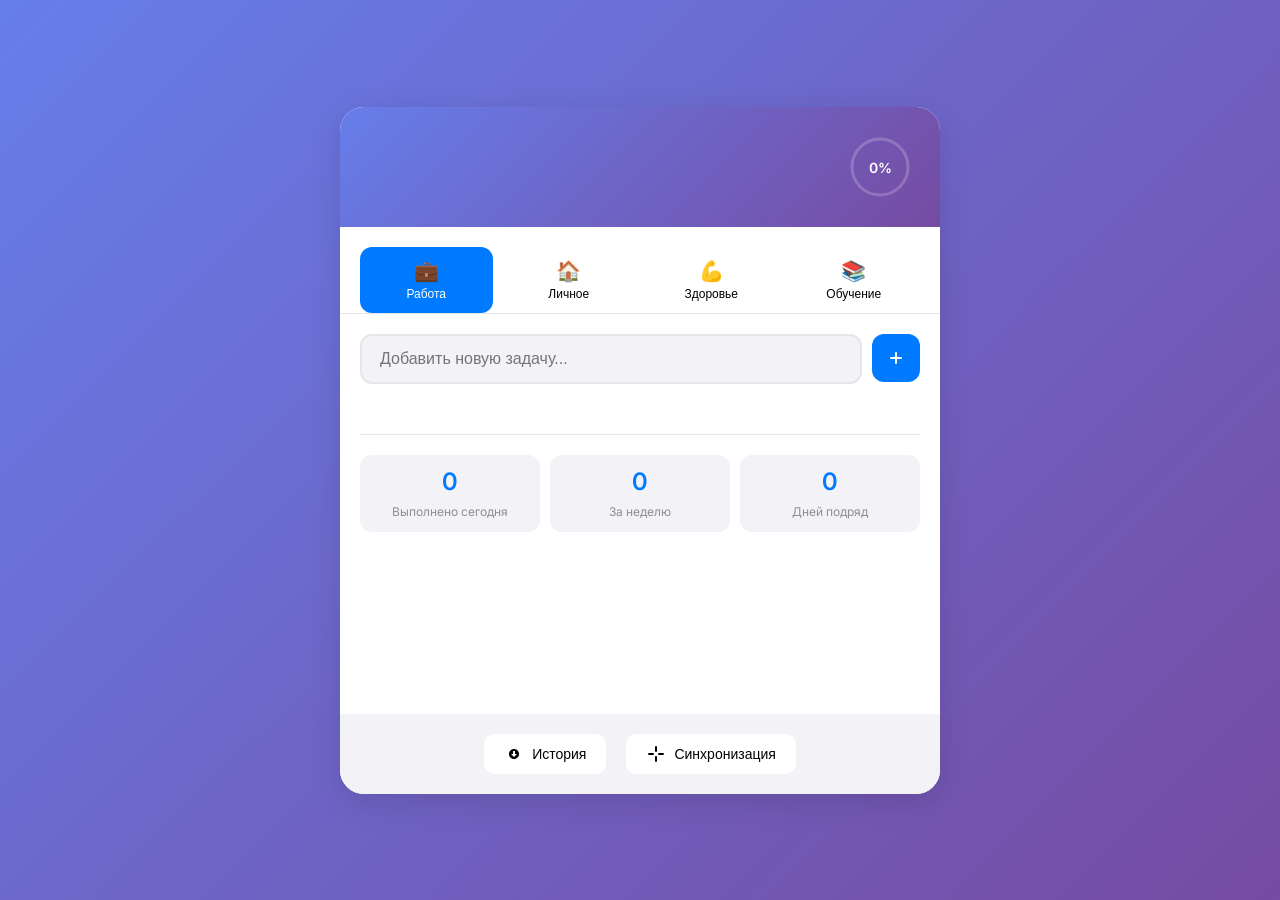
==== index.html @ 7ec2c3a1 "Add files via upload" ====
<!DOCTYPE html>
<html lang="ru">
<head>
    <meta charset="UTF-8">
    <meta name="viewport" content="width=device-width, initial-scale=1.0">
    <title>Daily Focus - Минималистичный трекер задач</title>
    <link rel="stylesheet" href="styles.css">
    <link rel="preconnect" href="https://fonts.googleapis.com">
    <link rel="preconnect" href="https://fonts.gstatic.com" crossorigin>
    <link href="https://fonts.googleapis.com/css2?family=Inter:wght@300;400;500;600&display=swap" rel="stylesheet">
</head>
<body>
    <div class="container">
        <header class="header">
            <div class="date-display">
                <h1 id="currentDate"></h1>
                <p id="greeting"></p>
            </div>
            <div class="progress-ring">
                <svg width="60" height="60">
                    <circle class="progress-ring-bg" cx="30" cy="30" r="28"></circle>
                    <circle class="progress-ring-fill" cx="30" cy="30" r="28"></circle>
                </svg>
                <span class="progress-percentage">0%</span>
            </div>
        </header>

        <nav class="category-tabs">
            <button class="tab-button active" data-category="work">
                <span class="tab-icon">💼</span>
                <span class="tab-label">Работа</span>
            </button>
            <button class="tab-button" data-category="personal">
                <span class="tab-icon">🏠</span>
                <span class="tab-label">Личное</span>
            </button>
            <button class="tab-button" data-category="health">
                <span class="tab-icon">💪</span>
                <span class="tab-label">Здоровье</span>
            </button>
            <button class="tab-button" data-category="learning">
                <span class="tab-icon">📚</span>
                <span class="tab-label">Обучение</span>
            </button>
        </nav>

        <main class="main-content">
            <div class="task-input-container">
                <input type="text" id="taskInput" placeholder="Добавить новую задачу..." class="task-input">
                <button id="addTaskBtn" class="add-button">
                    <svg width="20" height="20" viewBox="0 0 20 20">
                        <path d="M10 5v10M5 10h10" stroke="currentColor" stroke-width="2" stroke-linecap="round"/>
                    </svg>
                </button>
            </div>

            <div class="tasks-container">
                <div id="tasksList" class="tasks-list"></div>
            </div>

            <div class="stats-container">
                <div class="stat-card">
                    <span class="stat-value" id="todayCompleted">0</span>
                    <span class="stat-label">Выполнено сегодня</span>
                </div>
                <div class="stat-card">
                    <span class="stat-value" id="weekCompleted">0</span>
                    <span class="stat-label">За неделю</span>
                </div>
                <div class="stat-card">
                    <span class="stat-value" id="streak">0</span>
                    <span class="stat-label">Дней подряд</span>
                </div>
            </div>
        </main>

        <footer class="footer">
            <button id="historyBtn" class="footer-button">
                <svg width="20" height="20" viewBox="0 0 20 20">
                    <path d="M10 5C7.24 5 5 7.24 5 10s2.24 5 5 5 5-2.24 5-5-2.24-5-5-5zm0 8l-3-3h2V7h2v3h2l-3 3z" fill="currentColor"/>
                </svg>
                История
            </button>
            <button id="syncBtn" class="footer-button">
                <svg width="20" height="20" viewBox="0 0 20 20" class="sync-icon">
                    <path d="M10 3v4M10 13v4M7 10H3M13 10h4" stroke="currentColor" stroke-width="2" stroke-linecap="round"/>
                </svg>
                Синхронизация
            </button>
        </footer>

        <div id="historyModal" class="modal">
            <div class="modal-content">
                <div class="modal-header">
                    <h2>История задач</h2>
                    <button class="close-modal">&times;</button>
                </div>
                <div id="historyContent" class="history-content"></div>
            </div>
        </div>
    </div>

    <script src="script.js"></script>
</body>
</html>
---- styles.css ----
:root {
    --primary-color: #007AFF;
    --secondary-color: #5856D6;
    --success-color: #34C759;
    --warning-color: #FF9500;
    --danger-color: #FF3B30;
    --background: #FFFFFF;
    --surface: #F2F2F7;
    --text-primary: #000000;
    --text-secondary: #8E8E93;
    --border-color: #E5E5EA;
    --shadow-sm: 0 2px 8px rgba(0, 0, 0, 0.04);
    --shadow-md: 0 4px 16px rgba(0, 0, 0, 0.08);
    --shadow-lg: 0 8px 32px rgba(0, 0, 0, 0.12);
    --transition: all 0.3s cubic-bezier(0.25, 0.46, 0.45, 0.94);
}

* {
    margin: 0;
    padding: 0;
    box-sizing: border-box;
}

body {
    font-family: 'Inter', -apple-system, BlinkMacSystemFont, 'Segoe UI', sans-serif;
    background: linear-gradient(135deg, #667eea 0%, #764ba2 100%);
    min-height: 100vh;
    display: flex;
    justify-content: center;
    align-items: center;
    padding: 20px;
    color: var(--text-primary);
}

.container {
    width: 100%;
    max-width: 600px;
    background: var(--background);
    border-radius: 24px;
    overflow: hidden;
    box-shadow: var(--shadow-lg);
    animation: slideIn 0.5s ease-out;
}

@keyframes slideIn {
    from {
        opacity: 0;
        transform: translateY(20px);
    }
    to {
        opacity: 1;
        transform: translateY(0);
    }
}

.header {
    padding: 30px;
    background: linear-gradient(135deg, #667eea 0%, #764ba2 100%);
    color: white;
    display: flex;
    justify-content: space-between;
    align-items: center;
}

.date-display h1 {
    font-size: 28px;
    font-weight: 600;
    margin-bottom: 4px;
}

.date-display p {
    font-size: 16px;
    opacity: 0.9;
    font-weight: 300;
}

.progress-ring {
    position: relative;
    width: 60px;
    height: 60px;
}

.progress-ring svg {
    transform: rotate(-90deg);
}

.progress-ring-bg {
    fill: none;
    stroke: rgba(255, 255, 255, 0.2);
    stroke-width: 3;
}

.progress-ring-fill {
    fill: none;
    stroke: white;
    stroke-width: 3;
    stroke-dasharray: 176;
    stroke-dashoffset: 176;
    transition: stroke-dashoffset 0.5s ease;
    stroke-linecap: round;
}

.progress-percentage {
    position: absolute;
    top: 50%;
    left: 50%;
    transform: translate(-50%, -50%);
    font-size: 14px;
    font-weight: 600;
}

.category-tabs {
    display: flex;
    padding: 20px 20px 0;
    gap: 10px;
    background: var(--background);
    border-bottom: 1px solid var(--border-color);
}

.tab-button {
    flex: 1;
    padding: 12px;
    background: transparent;
    border: none;
    border-radius: 12px;
    cursor: pointer;
    transition: var(--transition);
    display: flex;
    flex-direction: column;
    align-items: center;
    gap: 4px;
}

.tab-button:hover {
    background: var(--surface);
}

.tab-button.active {
    background: var(--primary-color);
    color: white;
}

.tab-icon {
    font-size: 20px;
}

.tab-label {
    font-size: 12px;
    font-weight: 500;
}

.main-content {
    padding: 20px;
    min-height: 400px;
}

.task-input-container {
    display: flex;
    gap: 10px;
    margin-bottom: 20px;
}

.task-input {
    flex: 1;
    padding: 14px 18px;
    border: 2px solid var(--border-color);
    border-radius: 12px;
    font-size: 16px;
    transition: var(--transition);
    background: var(--surface);
}

.task-input:focus {
    outline: none;
    border-color: var(--primary-color);
    background: white;
}

.add-button {
    width: 48px;
    height: 48px;
    border-radius: 12px;
    border: none;
    background: var(--primary-color);
    color: white;
    cursor: pointer;
    transition: var(--transition);
    display: flex;
    align-items: center;
    justify-content: center;
}

.add-button:hover {
    transform: scale(1.05);
    background: var(--secondary-color);
}

.add-button:active {
    transform: scale(0.95);
}

.tasks-list {
    display: flex;
    flex-direction: column;
    gap: 10px;
}

.task-item {
    padding: 16px;
    background: var(--surface);
    border-radius: 12px;
    display: flex;
    align-items: center;
    gap: 12px;
    transition: var(--transition);
    animation: taskSlideIn 0.3s ease-out;
}

@keyframes taskSlideIn {
    from {
        opacity: 0;
        transform: translateX(-20px);
    }
    to {
        opacity: 1;
        transform: translateX(0);
    }
}

.task-item:hover {
    transform: translateX(4px);
    box-shadow: var(--shadow-sm);
}

.task-checkbox {
    width: 24px;
    height: 24px;
    border-radius: 50%;
    border: 2px solid var(--border-color);
    cursor: pointer;
    transition: var(--transition);
    position: relative;
    flex-shrink: 0;
}

.task-checkbox:hover {
    border-color: var(--primary-color);
}

.task-checkbox.checked {
    background: var(--success-color);
    border-color: var(--success-color);
}

.task-checkbox.checked::after {
    content: '✓';
    position: absolute;
    top: 50%;
    left: 50%;
    transform: translate(-50%, -50%);
    color: white;
    font-size: 14px;
    font-weight: 600;
}

.task-text {
    flex: 1;
    font-size: 16px;
    color: var(--text-primary);
    transition: var(--transition);
}

.task-text.completed {
    text-decoration: line-through;
    color: var(--text-secondary);
}

.task-delete {
    width: 32px;
    height: 32px;
    border-radius: 8px;
    border: none;
    background: transparent;
    color: var(--danger-color);
    cursor: pointer;
    transition: var(--transition);
    display: flex;
    align-items: center;
    justify-content: center;
    opacity: 0;
}

.task-item:hover .task-delete {
    opacity: 1;
}

.task-delete:hover {
    background: rgba(255, 59, 48, 0.1);
}

.stats-container {
    display: grid;
    grid-template-columns: repeat(3, 1fr);
    gap: 10px;
    margin-top: 30px;
    padding-top: 20px;
    border-top: 1px solid var(--border-color);
}

.stat-card {
    text-align: center;
    padding: 12px;
    background: var(--surface);
    border-radius: 12px;
}

.stat-value {
    display: block;
    font-size: 24px;
    font-weight: 600;
    color: var(--primary-color);
    margin-bottom: 4px;
}

.stat-label {
    font-size: 12px;
    color: var(--text-secondary);
}

.footer {
    padding: 20px;
    background: var(--surface);
    display: flex;
    justify-content: center;
    gap: 20px;
}

.footer-button {
    display: flex;
    align-items: center;
    gap: 8px;
    padding: 10px 20px;
    border: none;
    background: white;
    border-radius: 10px;
    cursor: pointer;
    transition: var(--transition);
    font-size: 14px;
    font-weight: 500;
    color: var(--text-primary);
}

.footer-button:hover {
    transform: translateY(-2px);
    box-shadow: var(--shadow-md);
}

.sync-icon {
    animation: rotate 2s linear infinite paused;
}

.syncing .sync-icon {
    animation-play-state: running;
}

@keyframes rotate {
    from {
        transform: rotate(0deg);
    }
    to {
        transform: rotate(360deg);
    }
}

.modal {
    display: none;
    position: fixed;
    top: 0;
    left: 0;
    width: 100%;
    height: 100%;
    background: rgba(0, 0, 0, 0.5);
    backdrop-filter: blur(10px);
    z-index: 1000;
    animation: fadeIn 0.3s ease-out;
}

@keyframes fadeIn {
    from {
        opacity: 0;
    }
    to {
        opacity: 1;
    }
}

.modal.active {
    display: flex;
    align-items: center;
    justify-content: center;
}

.modal-content {
    width: 90%;
    max-width: 500px;
    max-height: 70vh;
    background: white;
    border-radius: 20px;
    overflow: hidden;
    animation: modalSlideIn 0.3s ease-out;
}

@keyframes modalSlideIn {
    from {
        transform: scale(0.9);
        opacity: 0;
    }
    to {
        transform: scale(1);
        opacity: 1;
    }
}

.modal-header {
    padding: 20px;
    background: var(--surface);
    display: flex;
    justify-content: space-between;
    align-items: center;
    border-bottom: 1px solid var(--border-color);
}

.modal-header h2 {
    font-size: 20px;
    font-weight: 600;
}

.close-modal {
    width: 32px;
    height: 32px;
    border: none;
    background: transparent;
    font-size: 24px;
    cursor: pointer;
    border-radius: 8px;
    transition: var(--transition);
}

.close-modal:hover {
    background: var(--surface);
}

.history-content {
    padding: 20px;
    overflow-y: auto;
    max-height: calc(70vh - 80px);
}

.history-day {
    margin-bottom: 20px;
}

.history-date {
    font-size: 14px;
    font-weight: 600;
    color: var(--text-secondary);
    margin-bottom: 10px;
}

.history-tasks {
    display: flex;
    flex-direction: column;
    gap: 8px;
}

.history-task {
    padding: 10px;
    background: var(--surface);
    border-radius: 8px;
    font-size: 14px;
    display: flex;
    align-items: center;
    gap: 8px;
}

.history-task-category {
    padding: 2px 8px;
    border-radius: 6px;
    font-size: 11px;
    font-weight: 500;
    background: var(--primary-color);
    color: white;
}

@media (max-width: 480px) {
    .container {
        border-radius: 0;
        max-width: 100%;
        height: 100vh;
    }
    
    .stats-container {
        grid-template-columns: 1fr;
    }
    
    .category-tabs {
        overflow-x: auto;
        scrollbar-width: none;
    }
    
    .category-tabs::-webkit-scrollbar {
        display: none;
    }
}
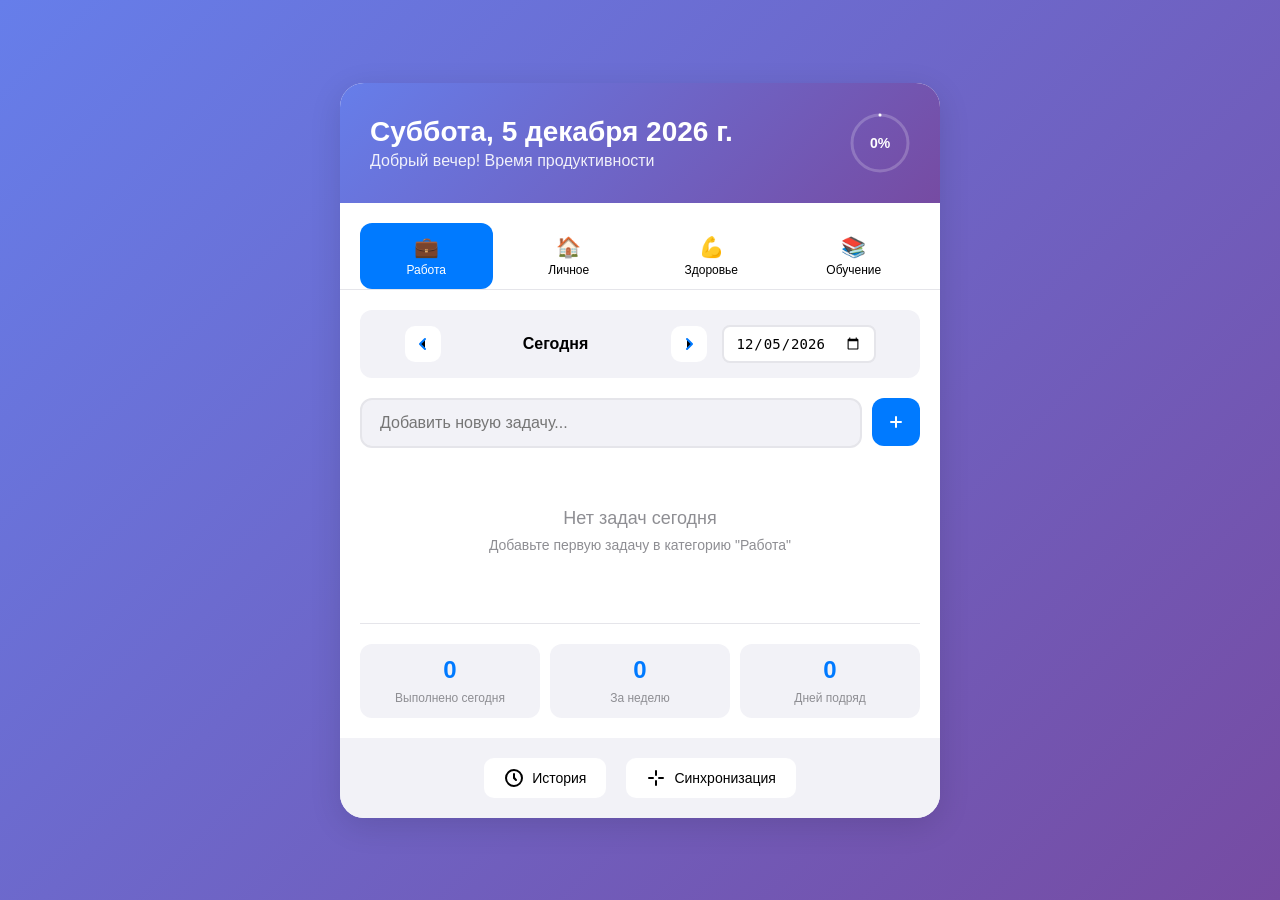
==== commit 494338e8: "Rename index (4).html to index.html" ====
--- a/index.html
+++ b/index.html
@@ -4,17 +4,471 @@
     <meta charset="UTF-8">
     <meta name="viewport" content="width=device-width, initial-scale=1.0">
     <title>Daily Focus - Минималистичный трекер задач</title>
-    <link rel="stylesheet" href="styles.css">
-    <link rel="preconnect" href="https://fonts.googleapis.com">
-    <link rel="preconnect" href="https://fonts.gstatic.com" crossorigin>
-    <link href="https://fonts.googleapis.com/css2?family=Inter:wght@300;400;500;600&display=swap" rel="stylesheet">
+    <style>
+        :root {
+            --primary-color: #007AFF;
+            --secondary-color: #5856D6;
+            --success-color: #34C759;
+            --warning-color: #FF9500;
+            --danger-color: #FF3B30;
+            --background: #FFFFFF;
+            --surface: #F2F2F7;
+            --text-primary: #000000;
+            --text-secondary: #8E8E93;
+            --border-color: #E5E5EA;
+            --shadow-sm: 0 2px 8px rgba(0, 0, 0, 0.04);
+            --shadow-md: 0 4px 16px rgba(0, 0, 0, 0.08);
+            --shadow-lg: 0 8px 32px rgba(0, 0, 0, 0.12);
+            --transition: all 0.3s cubic-bezier(0.25, 0.46, 0.45, 0.94);
+        }
+
+        * {
+            margin: 0;
+            padding: 0;
+            box-sizing: border-box;
+        }
+
+        body {
+            font-family: -apple-system, BlinkMacSystemFont, 'Segoe UI', sans-serif;
+            background: linear-gradient(135deg, #667eea 0%, #764ba2 100%);
+            min-height: 100vh;
+            display: flex;
+            justify-content: center;
+            align-items: center;
+            padding: 20px;
+            color: var(--text-primary);
+        }
+
+        .container {
+            width: 100%;
+            max-width: 600px;
+            background: var(--background);
+            border-radius: 24px;
+            overflow: hidden;
+            box-shadow: var(--shadow-lg);
+        }
+
+        .header {
+            padding: 30px;
+            background: linear-gradient(135deg, #667eea 0%, #764ba2 100%);
+            color: white;
+            display: flex;
+            justify-content: space-between;
+            align-items: center;
+        }
+
+        .date-display h1 {
+            font-size: 28px;
+            font-weight: 600;
+            margin-bottom: 4px;
+        }
+
+        .date-display p {
+            font-size: 16px;
+            opacity: 0.9;
+            font-weight: 300;
+        }
+
+        .progress-ring {
+            position: relative;
+            width: 60px;
+            height: 60px;
+        }
+
+        .progress-ring svg {
+            transform: rotate(-90deg);
+        }
+
+        .progress-ring-bg {
+            fill: none;
+            stroke: rgba(255, 255, 255, 0.2);
+            stroke-width: 3;
+        }
+
+        .progress-ring-fill {
+            fill: none;
+            stroke: white;
+            stroke-width: 3;
+            stroke-dasharray: 176;
+            stroke-dashoffset: 176;
+            transition: stroke-dashoffset 0.5s ease;
+            stroke-linecap: round;
+        }
+
+        .progress-percentage {
+            position: absolute;
+            top: 50%;
+            left: 50%;
+            transform: translate(-50%, -50%);
+            font-size: 14px;
+            font-weight: 600;
+        }
+
+        .category-tabs {
+            display: flex;
+            padding: 20px 20px 0;
+            gap: 10px;
+            background: var(--background);
+            border-bottom: 1px solid var(--border-color);
+        }
+
+        .tab-button {
+            flex: 1;
+            padding: 12px;
+            background: transparent;
+            border: none;
+            border-radius: 12px;
+            cursor: pointer;
+            transition: var(--transition);
+            display: flex;
+            flex-direction: column;
+            align-items: center;
+            gap: 4px;
+        }
+
+        .tab-button:hover {
+            background: var(--surface);
+        }
+
+        .tab-button.active {
+            background: var(--primary-color);
+            color: white;
+        }
+
+        .tab-icon {
+            font-size: 20px;
+        }
+
+        .tab-label {
+            font-size: 12px;
+            font-weight: 500;
+        }
+
+        .main-content {
+            padding: 20px;
+            min-height: 400px;
+        }
+
+        .date-selector-container {
+            display: flex;
+            align-items: center;
+            justify-content: center;
+            gap: 15px;
+            margin-bottom: 20px;
+            padding: 15px;
+            background: var(--surface);
+            border-radius: 12px;
+        }
+
+        .date-nav-btn {
+            width: 36px;
+            height: 36px;
+            border-radius: 10px;
+            border: none;
+            background: white;
+            color: var(--primary-color);
+            cursor: pointer;
+            transition: var(--transition);
+            display: flex;
+            align-items: center;
+            justify-content: center;
+        }
+
+        .date-nav-btn:hover {
+            background: var(--primary-color);
+            color: white;
+            transform: scale(1.05);
+        }
+
+        .current-task-date {
+            font-size: 16px;
+            font-weight: 600;
+            color: var(--text-primary);
+            min-width: 200px;
+            text-align: center;
+            cursor: pointer;
+            padding: 8px 16px;
+            border-radius: 8px;
+            transition: var(--transition);
+        }
+
+        .current-task-date:hover {
+            background: white;
+        }
+
+        .date-picker {
+            padding: 8px 12px;
+            border: 2px solid var(--border-color);
+            border-radius: 8px;
+            font-size: 14px;
+            cursor: pointer;
+            transition: var(--transition);
+        }
+
+        .date-picker:focus {
+            outline: none;
+            border-color: var(--primary-color);
+        }
+
+        .future-date-indicator {
+            display: inline-block;
+            padding: 2px 8px;
+            background: var(--warning-color);
+            color: white;
+            border-radius: 6px;
+            font-size: 11px;
+            margin-left: 8px;
+            font-weight: 500;
+        }
+
+        .task-input-container {
+            display: flex;
+            gap: 10px;
+            margin-bottom: 20px;
+        }
+
+        .task-input {
+            flex: 1;
+            padding: 14px 18px;
+            border: 2px solid var(--border-color);
+            border-radius: 12px;
+            font-size: 16px;
+            transition: var(--transition);
+            background: var(--surface);
+        }
+
+        .task-input:focus {
+            outline: none;
+            border-color: var(--primary-color);
+            background: white;
+        }
+
+        .add-button {
+            width: 48px;
+            height: 48px;
+            border-radius: 12px;
+            border: none;
+            background: var(--primary-color);
+            color: white;
+            cursor: pointer;
+            transition: var(--transition);
+            display: flex;
+            align-items: center;
+            justify-content: center;
+        }
+
+        .add-button:hover {
+            transform: scale(1.05);
+            background: var(--secondary-color);
+        }
+
+        .tasks-list {
+            display: flex;
+            flex-direction: column;
+            gap: 10px;
+        }
+
+        .task-item {
+            padding: 16px;
+            background: var(--surface);
+            border-radius: 12px;
+            display: flex;
+            align-items: center;
+            gap: 12px;
+            transition: var(--transition);
+        }
+
+        .task-item:hover {
+            transform: translateX(4px);
+            box-shadow: var(--shadow-sm);
+        }
+
+        .task-checkbox {
+            width: 24px;
+            height: 24px;
+            border-radius: 50%;
+            border: 2px solid var(--border-color);
+            cursor: pointer;
+            transition: var(--transition);
+            position: relative;
+            flex-shrink: 0;
+        }
+
+        .task-checkbox:hover {
+            border-color: var(--primary-color);
+        }
+
+        .task-checkbox.checked {
+            background: var(--success-color);
+            border-color: var(--success-color);
+        }
+
+        .task-checkbox.checked::after {
+            content: '✓';
+            position: absolute;
+            top: 50%;
+            left: 50%;
+            transform: translate(-50%, -50%);
+            color: white;
+            font-size: 14px;
+            font-weight: 600;
+        }
+
+        .task-text {
+            flex: 1;
+            font-size: 16px;
+            color: var(--text-primary);
+            transition: var(--transition);
+        }
+
+        .task-text.completed {
+            text-decoration: line-through;
+            color: var(--text-secondary);
+        }
+
+        .task-delete {
+            width: 32px;
+            height: 32px;
+            border-radius: 8px;
+            border: none;
+            background: transparent;
+            color: var(--danger-color);
+            cursor: pointer;
+            transition: var(--transition);
+            display: flex;
+            align-items: center;
+            justify-content: center;
+            opacity: 0;
+        }
+
+        .task-item:hover .task-delete {
+            opacity: 1;
+        }
+
+        .stats-container {
+            display: grid;
+            grid-template-columns: repeat(3, 1fr);
+            gap: 10px;
+            margin-top: 30px;
+            padding-top: 20px;
+            border-top: 1px solid var(--border-color);
+        }
+
+        .stat-card {
+            text-align: center;
+            padding: 12px;
+            background: var(--surface);
+            border-radius: 12px;
+        }
+
+        .stat-value {
+            display: block;
+            font-size: 24px;
+            font-weight: 600;
+            color: var(--primary-color);
+            margin-bottom: 4px;
+        }
+
+        .stat-label {
+            font-size: 12px;
+            color: var(--text-secondary);
+        }
+
+        .footer {
+            padding: 20px;
+            background: var(--surface);
+            display: flex;
+            justify-content: center;
+            gap: 20px;
+        }
+
+        .footer-button {
+            display: flex;
+            align-items: center;
+            gap: 8px;
+            padding: 10px 20px;
+            border: none;
+            background: white;
+            border-radius: 10px;
+            cursor: pointer;
+            transition: var(--transition);
+            font-size: 14px;
+            font-weight: 500;
+            color: var(--text-primary);
+        }
+
+        .modal {
+            display: none;
+            position: fixed;
+            top: 0;
+            left: 0;
+            width: 100%;
+            height: 100%;
+            background: rgba(0, 0, 0, 0.5);
+            backdrop-filter: blur(10px);
+            z-index: 1000;
+        }
+
+        .modal.active {
+            display: flex;
+            align-items: center;
+            justify-content: center;
+        }
+
+        .modal-content {
+            width: 90%;
+            max-width: 500px;
+            max-height: 70vh;
+            background: white;
+            border-radius: 20px;
+            overflow: hidden;
+        }
+
+        .modal-header {
+            padding: 20px;
+            background: var(--surface);
+            display: flex;
+            justify-content: space-between;
+            align-items: center;
+            border-bottom: 1px solid var(--border-color);
+        }
+
+        .modal-header h2 {
+            font-size: 20px;
+            font-weight: 600;
+        }
+
+        .close-modal {
+            width: 32px;
+            height: 32px;
+            border: none;
+            background: transparent;
+            font-size: 24px;
+            cursor: pointer;
+            border-radius: 8px;
+        }
+
+        .history-content {
+            padding: 20px;
+            overflow-y: auto;
+            max-height: calc(70vh - 80px);
+        }
+
+        .history-task {
+            padding: 10px;
+            background: var(--surface);
+            border-radius: 8px;
+            font-size: 14px;
+            margin-bottom: 8px;
+        }
+    </style>
 </head>
 <body>
     <div class="container">
         <header class="header">
             <div class="date-display">
-                <h1 id="currentDate"></h1>
-                <p id="greeting"></p>
+                <h1 id="currentDate">Понедельник, 11 ноября 2024</h1>
+                <p id="greeting">Добро пожаловать!</p>
             </div>
             <div class="progress-ring">
                 <svg width="60" height="60">
@@ -45,6 +499,21 @@
         </nav>
 
         <main class="main-content">
+            <div class="date-selector-container">
+                <button class="date-nav-btn" id="prevDateBtn">
+                    <svg width="20" height="20" viewBox="0 0 20 20">
+                        <path d="M12 5l-5 5 5 5" stroke="currentColor" stroke-width="2" stroke-linecap="round" stroke-linejoin="round"/>
+                    </svg>
+                </button>
+                <div class="current-task-date" id="currentTaskDate">Сегодня</div>
+                <button class="date-nav-btn" id="nextDateBtn">
+                    <svg width="20" height="20" viewBox="0 0 20 20">
+                        <path d="M8 5l5 5-5 5" stroke="currentColor" stroke-width="2" stroke-linecap="round" stroke-linejoin="round"/>
+                    </svg>
+                </button>
+                <input type="date" id="datePicker" class="date-picker">
+            </div>
+
             <div class="task-input-container">
                 <input type="text" id="taskInput" placeholder="Добавить новую задачу..." class="task-input">
                 <button id="addTaskBtn" class="add-button">
@@ -55,7 +524,12 @@
             </div>
 
             <div class="tasks-container">
-                <div id="tasksList" class="tasks-list"></div>
+                <div id="tasksList" class="tasks-list">
+                    <div style="text-align: center; padding: 40px; color: var(--text-secondary);">
+                        <p style="font-size: 18px; margin-bottom: 8px;">Нет задач</p>
+                        <p style="font-size: 14px;">Добавьте первую задачу</p>
+                    </div>
+                </div>
             </div>
 
             <div class="stats-container">
@@ -77,12 +551,13 @@
         <footer class="footer">
             <button id="historyBtn" class="footer-button">
                 <svg width="20" height="20" viewBox="0 0 20 20">
-                    <path d="M10 5C7.24 5 5 7.24 5 10s2.24 5 5 5 5-2.24 5-5-2.24-5-5-5zm0 8l-3-3h2V7h2v3h2l-3 3z" fill="currentColor"/>
+                    <circle cx="10" cy="10" r="8" fill="none" stroke="currentColor" stroke-width="2"/>
+                    <path d="M10 6v4l2 2" stroke="currentColor" stroke-width="2" stroke-linecap="round"/>
                 </svg>
                 История
             </button>
             <button id="syncBtn" class="footer-button">
-                <svg width="20" height="20" viewBox="0 0 20 20" class="sync-icon">
+                <svg width="20" height="20" viewBox="0 0 20 20">
                     <path d="M10 3v4M10 13v4M7 10H3M13 10h4" stroke="currentColor" stroke-width="2" stroke-linecap="round"/>
                 </svg>
                 Синхронизация
@@ -95,11 +570,446 @@
                     <h2>История задач</h2>
                     <button class="close-modal">&times;</button>
                 </div>
-                <div id="historyContent" class="history-content"></div>
+                <div id="historyContent" class="history-content">
+                    <p style="text-align: center; color: var(--text-secondary);">История пуста</p>
+                </div>
             </div>
         </div>
     </div>
 
-    <script src="script.js"></script>
+    <script>
+        class TaskTracker {
+            constructor() {
+                this.currentCategory = 'work';
+                this.currentViewDate = this.getTodayKey();
+                this.tasks = this.loadTasks();
+                this.init();
+            }
+
+            init() {
+                this.setupEventListeners();
+                this.updateDate();
+                this.updateCurrentTaskDate();
+                this.renderTasks();
+                this.updateStats();
+                this.updateProgress();
+            }
+
+            setupEventListeners() {
+                // Category tabs
+                document.querySelectorAll('.tab-button').forEach(button => {
+                    button.addEventListener('click', (e) => {
+                        this.switchCategory(e.target.closest('.tab-button').dataset.category);
+                    });
+                });
+
+                // Date navigation
+                document.getElementById('prevDateBtn').addEventListener('click', () => this.navigateDate(-1));
+                document.getElementById('nextDateBtn').addEventListener('click', () => this.navigateDate(1));
+                document.getElementById('currentTaskDate').addEventListener('click', () => this.goToToday());
+                document.getElementById('datePicker').addEventListener('change', (e) => {
+                    this.currentViewDate = e.target.value;
+                    this.updateCurrentTaskDate();
+                    this.renderTasks();
+                    this.updateProgress();
+                });
+
+                // Set date picker to today
+                document.getElementById('datePicker').value = this.getTodayKey();
+
+                // Add task
+                document.getElementById('addTaskBtn').addEventListener('click', () => this.addTask());
+                document.getElementById('taskInput').addEventListener('keypress', (e) => {
+                    if (e.key === 'Enter') this.addTask();
+                });
+
+                // History modal
+                document.getElementById('historyBtn').addEventListener('click', () => this.showHistory());
+                document.querySelector('.close-modal').addEventListener('click', () => this.closeHistory());
+                
+                // Sync button
+                document.getElementById('syncBtn').addEventListener('click', () => this.syncData());
+
+                // Close modal on outside click
+                document.getElementById('historyModal').addEventListener('click', (e) => {
+                    if (e.target.id === 'historyModal') this.closeHistory();
+                });
+            }
+
+            navigateDate(direction) {
+                const currentDate = new Date(this.currentViewDate);
+                currentDate.setDate(currentDate.getDate() + direction);
+                this.currentViewDate = this.formatDateKey(currentDate);
+                document.getElementById('datePicker').value = this.currentViewDate;
+                this.updateCurrentTaskDate();
+                this.renderTasks();
+                this.updateProgress();
+            }
+
+            goToToday() {
+                this.currentViewDate = this.getTodayKey();
+                document.getElementById('datePicker').value = this.currentViewDate;
+                this.updateCurrentTaskDate();
+                this.renderTasks();
+                this.updateProgress();
+            }
+
+            updateCurrentTaskDate() {
+                const dateElement = document.getElementById('currentTaskDate');
+                const today = this.getTodayKey();
+                const tomorrow = this.getTomorrowKey();
+                const yesterday = this.getYesterdayKey();
+                
+                if (this.currentViewDate === today) {
+                    dateElement.innerHTML = 'Сегодня';
+                } else if (this.currentViewDate === tomorrow) {
+                    dateElement.innerHTML = 'Завтра <span class="future-date-indicator">Будущее</span>';
+                } else if (this.currentViewDate === yesterday) {
+                    dateElement.innerHTML = 'Вчера';
+                } else {
+                    const date = new Date(this.currentViewDate);
+                    const options = { weekday: 'long', day: 'numeric', month: 'long' };
+                    const dateStr = date.toLocaleDateString('ru-RU', options);
+                    const isFuture = date > new Date(today);
+                    dateElement.innerHTML = dateStr + (isFuture ? ' <span class="future-date-indicator">Будущее</span>' : '');
+                }
+            }
+
+            switchCategory(category) {
+                this.currentCategory = category;
+                document.querySelectorAll('.tab-button').forEach(btn => {
+                    btn.classList.remove('active');
+                });
+                document.querySelector(`[data-category="${category}"]`).classList.add('active');
+                this.renderTasks();
+            }
+
+            addTask() {
+                const input = document.getElementById('taskInput');
+                const text = input.value.trim();
+                
+                if (!text) return;
+
+                const task = {
+                    id: Date.now().toString(),
+                    text: text,
+                    category: this.currentCategory,
+                    completed: false,
+                    createdAt: new Date().toISOString(),
+                    completedAt: null,
+                    date: this.currentViewDate
+                };
+
+                if (!this.tasks[this.currentViewDate]) {
+                    this.tasks[this.currentViewDate] = [];
+                }
+                
+                this.tasks[this.currentViewDate].push(task);
+                this.saveTasks();
+                this.renderTasks();
+                this.updateStats();
+                this.updateProgress();
+                
+                input.value = '';
+                input.focus();
+            }
+
+            toggleTask(taskId) {
+                const task = this.tasks[this.currentViewDate]?.find(t => t.id === taskId);
+                
+                if (task) {
+                    task.completed = !task.completed;
+                    task.completedAt = task.completed ? new Date().toISOString() : null;
+                    this.saveTasks();
+                    this.renderTasks();
+                    this.updateStats();
+                    this.updateProgress();
+                }
+            }
+
+            deleteTask(taskId) {
+                if (this.tasks[this.currentViewDate]) {
+                    this.tasks[this.currentViewDate] = this.tasks[this.currentViewDate].filter(t => t.id !== taskId);
+                    if (this.tasks[this.currentViewDate].length === 0) {
+                        delete this.tasks[this.currentViewDate];
+                    }
+                    this.saveTasks();
+                    this.renderTasks();
+                    this.updateStats();
+                    this.updateProgress();
+                }
+            }
+
+            renderTasks() {
+                const container = document.getElementById('tasksList');
+                const currentTasks = this.tasks[this.currentViewDate] || [];
+                const categoryTasks = currentTasks.filter(t => t.category === this.currentCategory);
+                
+                if (categoryTasks.length === 0) {
+                    const dateText = this.currentViewDate === this.getTodayKey() ? 'сегодня' : 
+                                     this.currentViewDate === this.getTomorrowKey() ? 'на завтра' : 
+                                     `на ${new Date(this.currentViewDate).toLocaleDateString('ru-RU')}`;
+                    container.innerHTML = `
+                        <div style="text-align: center; padding: 40px; color: var(--text-secondary);">
+                            <p style="font-size: 18px; margin-bottom: 8px;">Нет задач ${dateText}</p>
+                            <p style="font-size: 14px;">Добавьте первую задачу в категорию "${this.getCategoryName(this.currentCategory)}"</p>
+                        </div>
+                    `;
+                    return;
+                }
+
+                container.innerHTML = '';
+                categoryTasks.forEach(task => {
+                    const taskItem = document.createElement('div');
+                    taskItem.className = 'task-item';
+                    taskItem.dataset.taskId = task.id;
+                    
+                    const checkbox = document.createElement('div');
+                    checkbox.className = `task-checkbox ${task.completed ? 'checked' : ''}`;
+                    checkbox.addEventListener('click', () => this.toggleTask(task.id));
+                    
+                    const text = document.createElement('span');
+                    text.className = `task-text ${task.completed ? 'completed' : ''}`;
+                    text.textContent = task.text;
+                    
+                    const deleteBtn = document.createElement('button');
+                    deleteBtn.className = 'task-delete';
+                    deleteBtn.innerHTML = `
+                        <svg width="20" height="20" viewBox="0 0 20 20">
+                            <path d="M6 6l8 8M14 6l-8 8" stroke="currentColor" stroke-width="2" stroke-linecap="round"/>
+                        </svg>
+                    `;
+                    deleteBtn.addEventListener('click', () => this.deleteTask(task.id));
+                    
+                    taskItem.appendChild(checkbox);
+                    taskItem.appendChild(text);
+                    taskItem.appendChild(deleteBtn);
+                    container.appendChild(taskItem);
+                });
+            }
+
+            updateDate() {
+                const now = new Date();
+                const options = { weekday: 'long', year: 'numeric', month: 'long', day: 'numeric' };
+                const dateStr = now.toLocaleDateString('ru-RU', options);
+                
+                document.getElementById('currentDate').textContent = dateStr.charAt(0).toUpperCase() + dateStr.slice(1);
+                
+                const hour = now.getHours();
+                let greeting = 'Добрый вечер';
+                if (hour < 12) greeting = 'Доброе утро';
+                else if (hour < 18) greeting = 'Добрый день';
+                
+                document.getElementById('greeting').textContent = `${greeting}! Время продуктивности`;
+            }
+
+            updateStats() {
+                // Today's completed tasks
+                const today = this.getTodayKey();
+                const todayTasks = this.tasks[today] || [];
+                const todayCompleted = todayTasks.filter(t => t.completed).length;
+                document.getElementById('todayCompleted').textContent = todayCompleted;
+
+                // Week's completed tasks
+                const weekCompleted = this.getWeekCompleted();
+                document.getElementById('weekCompleted').textContent = weekCompleted;
+
+                // Streak
+                const streak = this.calculateStreak();
+                document.getElementById('streak').textContent = streak;
+            }
+
+            updateProgress() {
+                const currentTasks = this.tasks[this.currentViewDate] || [];
+                
+                if (currentTasks.length === 0) {
+                    this.setProgress(0);
+                    return;
+                }
+
+                const completed = currentTasks.filter(t => t.completed).length;
+                const percentage = Math.round((completed / currentTasks.length) * 100);
+                this.setProgress(percentage);
+            }
+
+            setProgress(percentage) {
+                const circle = document.querySelector('.progress-ring-fill');
+                const text = document.querySelector('.progress-percentage');
+                const circumference = 2 * Math.PI * 28;
+                const offset = circumference - (percentage / 100 * circumference);
+                
+                circle.style.strokeDashoffset = offset;
+                text.textContent = `${percentage}%`;
+            }
+
+            getWeekCompleted() {
+                const now = new Date();
+                const weekAgo = new Date(now.getTime() - 7 * 24 * 60 * 60 * 1000);
+                let count = 0;
+
+                Object.keys(this.tasks).forEach(date => {
+                    const taskDate = new Date(date);
+                    if (taskDate >= weekAgo && taskDate <= now) {
+                        count += this.tasks[date].filter(t => t.completed).length;
+                    }
+                });
+
+                return count;
+            }
+
+            calculateStreak() {
+                const dates = Object.keys(this.tasks)
+                    .filter(date => this.tasks[date].some(t => t.completed))
+                    .sort()
+                    .reverse();
+
+                if (dates.length === 0) return 0;
+
+                let streak = 0;
+                let currentDate = new Date();
+                currentDate.setHours(0, 0, 0, 0);
+
+                for (const date of dates) {
+                    const taskDate = new Date(date);
+                    taskDate.setHours(0, 0, 0, 0);
+
+                    const diffDays = Math.floor((currentDate - taskDate) / (1000 * 60 * 60 * 24));
+
+                    if (diffDays === streak) {
+                        streak++;
+                    } else {
+                        break;
+                    }
+                }
+
+                return streak;
+            }
+
+            showHistory() {
+                const modal = document.getElementById('historyModal');
+                const content = document.getElementById('historyContent');
+                
+                const sortedDates = Object.keys(this.tasks).sort().reverse();
+                
+                if (sortedDates.length === 0) {
+                    content.innerHTML = '<p style="text-align: center; color: var(--text-secondary);">История пуста</p>';
+                } else {
+                    content.innerHTML = '';
+                    sortedDates.forEach(date => {
+                        const tasks = this.tasks[date];
+                        const completedTasks = tasks.filter(t => t.completed);
+                        
+                        if (completedTasks.length === 0) return;
+                        
+                        const dayDiv = document.createElement('div');
+                        dayDiv.style.marginBottom = '20px';
+                        
+                        const dateDiv = document.createElement('div');
+                        dateDiv.style.fontSize = '14px';
+                        dateDiv.style.fontWeight = '600';
+                        dateDiv.style.color = 'var(--text-secondary)';
+                        dateDiv.style.marginBottom = '10px';
+                        dateDiv.textContent = this.formatDate(date);
+                        dayDiv.appendChild(dateDiv);
+                        
+                        completedTasks.forEach(task => {
+                            const taskDiv = document.createElement('div');
+                            taskDiv.className = 'history-task';
+                            taskDiv.textContent = `[${this.getCategoryName(task.category)}] ${task.text}`;
+                            dayDiv.appendChild(taskDiv);
+                        });
+                        
+                        content.appendChild(dayDiv);
+                    });
+                }
+                
+                modal.classList.add('active');
+            }
+
+            closeHistory() {
+                document.getElementById('historyModal').classList.remove('active');
+            }
+
+            syncData() {
+                const syncBtn = document.getElementById('syncBtn');
+                alert('Данные сохранены локально. Для синхронизации между устройствами подключите Firebase или другой сервис.');
+            }
+
+            getTodayKey() {
+                const today = new Date();
+                return this.formatDateKey(today);
+            }
+
+            getTomorrowKey() {
+                const tomorrow = new Date();
+                tomorrow.setDate(tomorrow.getDate() + 1);
+                return this.formatDateKey(tomorrow);
+            }
+
+            getYesterdayKey() {
+                const yesterday = new Date();
+                yesterday.setDate(yesterday.getDate() - 1);
+                return this.formatDateKey(yesterday);
+            }
+
+            formatDateKey(date) {
+                return `${date.getFullYear()}-${String(date.getMonth() + 1).padStart(2, '0')}-${String(date.getDate()).padStart(2, '0')}`;
+            }
+
+            formatDate(dateStr) {
+                const date = new Date(dateStr);
+                const today = new Date();
+                const yesterday = new Date(today);
+                yesterday.setDate(yesterday.getDate() - 1);
+                const tomorrow = new Date(today);
+                tomorrow.setDate(tomorrow.getDate() + 1);
+                
+                if (dateStr === this.getTodayKey()) {
+                    return 'Сегодня';
+                } else if (dateStr === this.getYesterdayKey()) {
+                    return 'Вчера';
+                } else if (dateStr === this.getTomorrowKey()) {
+                    return 'Завтра';
+                } else {
+                    return date.toLocaleDateString('ru-RU', { weekday: 'long', day: 'numeric', month: 'long' });
+                }
+            }
+
+            getCategoryName(category) {
+                const names = {
+                    work: 'Работа',
+                    personal: 'Личное',
+                    health: 'Здоровье',
+                    learning: 'Обучение'
+                };
+                return names[category] || category;
+            }
+
+            saveTasks() {
+                localStorage.setItem('taskTrackerData', JSON.stringify(this.tasks));
+            }
+
+            loadTasks() {
+                try {
+                    const data = localStorage.getItem('taskTrackerData');
+                    return data ? JSON.parse(data) : {};
+                } catch (error) {
+                    console.error('Error loading tasks:', error);
+                    return {};
+                }
+            }
+        }
+
+        // Initialize the app
+        let taskTracker;
+        document.addEventListener('DOMContentLoaded', () => {
+            taskTracker = new TaskTracker();
+            
+            // Update time every minute
+            setInterval(() => {
+                taskTracker.updateDate();
+            }, 60000);
+        });
+    </script>
 </body>
-</html>+</html>
